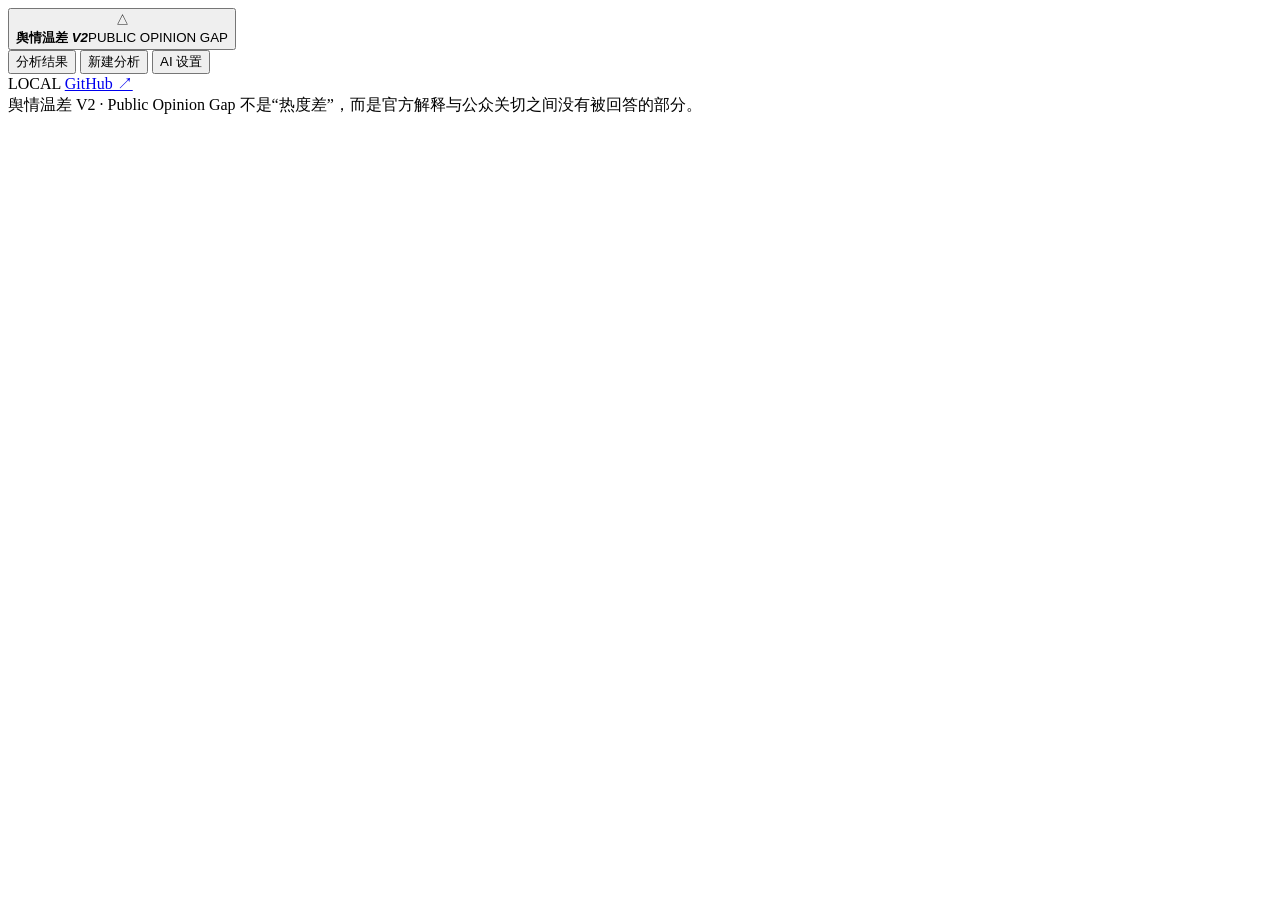
==== index.html @ 17e6cf96 "Add application shell" ====
<!doctype html>
<html lang="zh-CN">
<head>
  <meta charset="UTF-8" />
  <meta name="viewport" content="width=device-width, initial-scale=1.0" />
  <meta name="theme-color" content="#f2f0e9" />
  <meta name="description" content="舆情温差 V2：识别官方解释与公众关切之间的未回应、解释不足、重点错位与认知错位。" />
  <title>舆情温差 V2 · Public Opinion Gap</title>
  <link rel="stylesheet" href="./styles.css" />
</head>
<body>
  <div class="app-shell">
    <header class="topbar">
      <button class="brand brand-button" id="brandHome" aria-label="返回分析结果">
        <div class="brand-mark">△</div>
        <div><strong>舆情温差 <em>V2</em></strong><span>PUBLIC OPINION GAP</span></div>
      </button>
      <nav>
        <button class="nav-btn nav-active" data-page="overview">分析结果</button>
        <button class="nav-btn" data-page="input">新建分析</button>
        <button class="nav-btn" id="settingsBtn">AI 设置</button>
      </nav>
      <div class="top-actions">
        <span class="mode-pill" id="modePill">LOCAL</span>
        <a class="github-link" href="https://github.com/" target="_blank" rel="noreferrer">GitHub ↗</a>
      </div>
    </header>

    <main id="app"></main>

    <footer>
      <span>舆情温差 V2 · Public Opinion Gap</span>
      <span>不是“热度差”，而是官方解释与公众关切之间没有被回答的部分。</span>
    </footer>
  </div>

  <div id="overlayRoot"></div>
  <script src="./analysis-core.js"></script>
  <script src="./ai-client.js"></script>
  <script src="./app.js"></script>
</body>
</html>
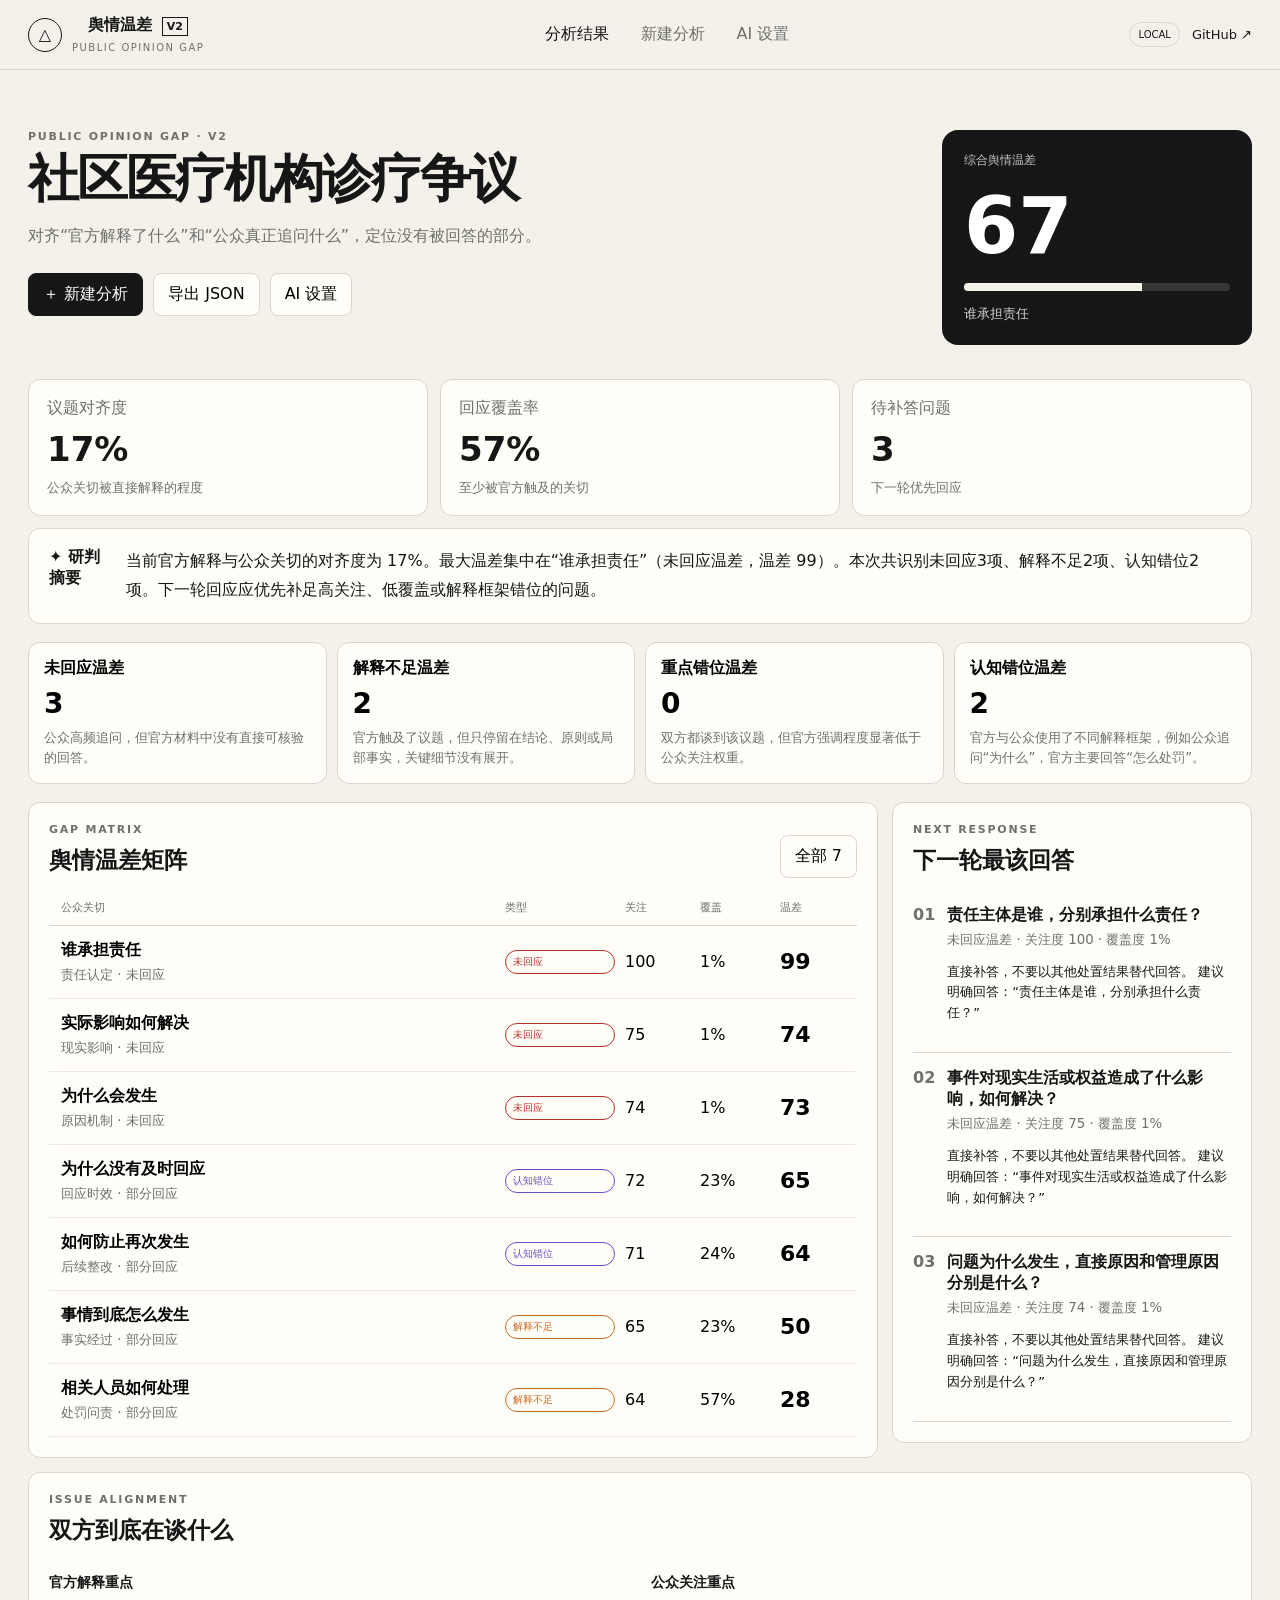
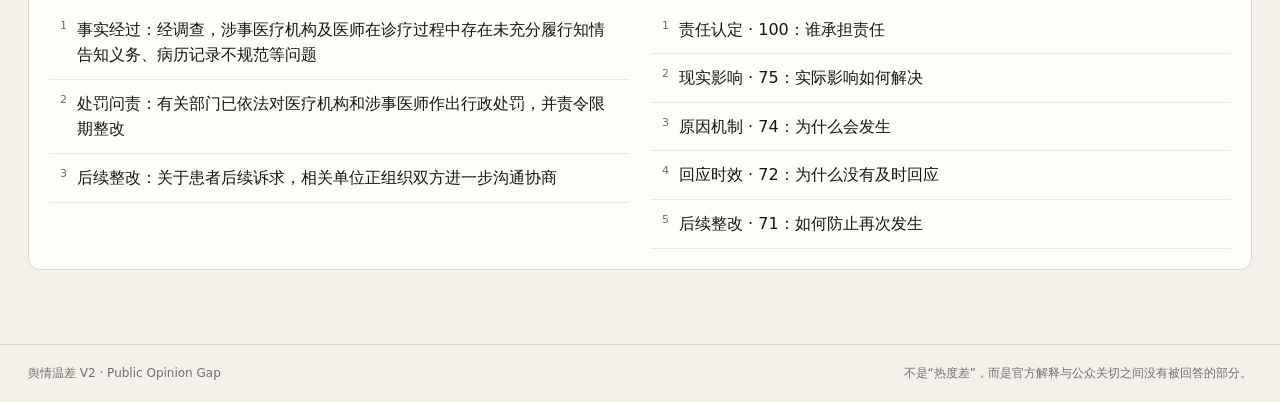
==== commit a3f02229: "Point app to project repository" ====
--- a/index.html
+++ b/index.html
@@ -22,7 +22,7 @@
       </nav>
       <div class="top-actions">
         <span class="mode-pill" id="modePill">LOCAL</span>
-        <a class="github-link" href="https://github.com/" target="_blank" rel="noreferrer">GitHub ↗</a>
+        <a class="github-link" href="https://github.com/ziw660759-dev/public-opinion-gap" target="_blank" rel="noreferrer">GitHub ↗</a>
       </div>
     </header>
 
--- a/styles.css
+++ b/styles.css
@@ -0,0 +1 @@
+:root{--bg:#f3f1ea;--paper:#fffdf8;--ink:#161616;--muted:#6f706a;--line:#d9d6cc;--accent:#171717;--red:#b3322b;--orange:#c96b24;--purple:#6b4cc7;--blue:#2f6fb0;--green:#3f7d5a}*{box-sizing:border-box}html{scroll-behavior:smooth}body{margin:0;background:var(--bg);color:var(--ink);font-family:Inter,"PingFang SC","Microsoft YaHei",system-ui,sans-serif}.app-shell{max-width:1440px;margin:auto;min-height:100vh}.topbar{height:70px;display:flex;align-items:center;justify-content:space-between;padding:0 28px;border-bottom:1px solid var(--line);position:sticky;top:0;background:rgba(243,241,234,.94);backdrop-filter:blur(12px);z-index:20}.brand{display:flex;gap:10px;align-items:center}.brand-button{border:0;background:none;padding:0;cursor:pointer;color:inherit}.brand-mark{width:34px;height:34px;border:1px solid var(--ink);display:grid;place-items:center;border-radius:50%}.brand strong{display:block}.brand strong em{font-size:11px;font-style:normal;border:1px solid;padding:2px 4px;margin-left:4px}.brand span{font-size:10px;letter-spacing:.15em;color:var(--muted)}nav{display:flex;gap:8px}.nav-btn,.topbar button{font:inherit}.nav-btn{border:0;background:transparent;padding:9px 12px;cursor:pointer;color:var(--muted)}.nav-active{color:var(--ink);font-weight:700}.top-actions{display:flex;align-items:center;gap:12px}.mode-pill{font-size:10px;border:1px solid var(--line);padding:6px 8px;border-radius:99px}.mode-pill.ai{border-color:var(--purple);color:var(--purple)}.github-link{color:var(--ink);text-decoration:none;font-size:13px}main{padding:32px 28px 60px}.hero{display:grid;grid-template-columns:1fr 310px;gap:28px;align-items:stretch;padding:28px 0 22px}.eyebrow{font-size:11px;letter-spacing:.16em;color:var(--muted);font-weight:700;margin:0 0 9px}.hero h1,.input-page h1{font-size:clamp(30px,4vw,54px);line-height:1.05;margin:0 0 16px;letter-spacing:-.04em}.hero>div>p:not(.eyebrow),.input-page>p{max-width:760px;color:var(--muted);line-height:1.8}.actions{display:flex;gap:10px;flex-wrap:wrap;margin-top:22px}button,input,textarea{font:inherit}button{cursor:pointer}.actions button,.head button,.demo button,.mode-switch button,.form-foot button,.modal .actions button{border:1px solid var(--line);background:var(--paper);padding:10px 14px;border-radius:8px}.primary{background:var(--ink)!important;color:white!important;border-color:var(--ink)!important}.score{background:var(--ink);color:white;border-radius:16px;padding:22px;display:flex;flex-direction:column}.score>span{font-size:12px;color:#c8c8c8}.score strong{font-size:78px;line-height:1;margin:18px 0}.score i{height:8px;background:#363636;border-radius:20px;overflow:hidden}.score i b{display:block;height:100%;background:#f4f1e8}.score small{margin-top:auto;padding-top:14px;color:#d3d3d3}.metrics{display:grid;grid-template-columns:repeat(3,1fr);gap:12px;margin:12px 0}.metric,.panel,.summary,.types button,.form{background:var(--paper);border:1px solid var(--line);border-radius:12px}.metric{padding:18px}.metric span,.metric small{display:block;color:var(--muted)}.metric strong{display:block;font-size:34px;margin:10px 0}.summary{display:flex;gap:18px;padding:18px 20px;align-items:flex-start;margin:12px 0 18px}.summary p{margin:0;line-height:1.8}.types{display:grid;grid-template-columns:repeat(4,1fr);gap:10px;margin-bottom:18px}.types button{text-align:left;padding:15px}.types button b,.types button strong,.types button small{display:block}.types button strong{font-size:28px;margin:8px 0}.types button small{color:var(--muted);line-height:1.5}.types button.active{outline:2px solid var(--ink)}.layout{display:flex;gap:14px;align-items:flex-start}.panel{padding:20px;margin-bottom:14px}.grow{flex:1}.brief{width:360px;position:sticky;top:88px}.head{display:flex;justify-content:space-between;align-items:center}.head h2,.panel h2{margin:0 0 14px;font-size:23px}.matrix-head,.row{display:grid;grid-template-columns:minmax(220px,1fr) 110px 65px 70px 65px;gap:10px;align-items:center}.matrix-head{font-size:11px;color:var(--muted);padding:10px 12px;border-bottom:1px solid var(--line)}.row{width:100%;text-align:left;border:0;border-bottom:1px solid #ece9e0;background:transparent;padding:14px 12px}.row:hover{background:#f6f3eb}.row span b,.row span small{display:block}.row span small{color:var(--muted);margin-top:5px}.row em{font-style:normal}.row>strong{font-size:22px}.tag{display:inline-block;padding:4px 7px;border-radius:99px;font-size:10px;border:1px solid currentColor}.tag-unanswered{color:var(--red)}.tag-insufficient{color:var(--orange)}.tag-priority{color:var(--blue)}.tag-frame{color:var(--purple)}.tag-aligned{color:var(--green)}.brief-item{display:flex;gap:12px;padding:15px 0;border-bottom:1px solid var(--line)}.brief-item>span{font-weight:800;color:var(--muted)}.brief-item b,.brief-item small{display:block}.brief-item small{color:var(--muted);margin-top:5px}.brief-item p{font-size:13px;line-height:1.6}.focus{display:grid;grid-template-columns:1fr 1fr;gap:22px}.focus h3{font-size:14px}.focus p{display:flex;gap:10px;padding:11px;border-bottom:1px solid #ece9e0;line-height:1.6;margin:0}.focus p span{color:var(--muted);font-size:11px}.empty,.muted{color:var(--muted)}footer{border-top:1px solid var(--line);padding:20px 28px;display:flex;justify-content:space-between;color:var(--muted);font-size:12px}.input-page{max-width:1120px;margin:auto}.mode-switch{display:grid;grid-template-columns:1fr 1fr;gap:12px;margin:24px 0}.mode-switch button{text-align:left;padding:18px}.mode-switch b,.mode-switch small{display:block}.mode-switch small{color:var(--muted);margin-top:5px}.mode-switch .active{outline:2px solid var(--ink)}.demo{display:flex;gap:8px;flex-wrap:wrap;margin:12px 0}.form{padding:20px}.form label,.modal label{display:block;font-weight:700}.form input,.form textarea,.modal input{width:100%;border:1px solid var(--line);background:white;border-radius:8px;padding:12px;margin-top:8px}.form textarea{resize:vertical;line-height:1.65}.two{display:grid;grid-template-columns:1fr 1fr;gap:14px;margin-top:14px}.form-foot{display:flex;justify-content:space-between;align-items:center;margin-top:14px;color:var(--muted)}code{background:#eae7df;padding:2px 5px;border-radius:4px}.backdrop{position:fixed;inset:0;background:rgba(0,0,0,.38);z-index:100;display:flex;justify-content:flex-end}.drawer{width:min(600px,94vw);height:100%;overflow:auto;background:var(--paper);padding:28px;position:relative;box-shadow:-20px 0 50px rgba(0,0,0,.12)}.close{position:absolute;right:18px;top:18px;border:0;background:none;font-size:26px}.drawer h2{font-size:30px;margin:8px 0 12px}.drawer h3{margin-top:28px}.drawer-metrics{display:grid;grid-template-columns:repeat(3,1fr);gap:8px;margin:20px 0}.drawer-metrics div{border:1px solid var(--line);padding:12px;border-radius:8px}.drawer-metrics span,.drawer-metrics b{display:block}.drawer-metrics span{font-size:11px;color:var(--muted)}.drawer-metrics b{font-size:24px;margin-top:4px}.frames{display:flex;gap:10px;align-items:center;flex-wrap:wrap}.frames span{border:1px solid var(--line);padding:8px 10px;border-radius:8px}blockquote{margin:8px 0;padding:12px 14px;border-left:3px solid var(--red);background:#f7f4ec}blockquote.official{border-left-color:var(--blue)}blockquote small{display:block;color:var(--muted);margin-top:5px}.advice{background:#efede5;border-radius:10px;padding:16px;margin-top:24px}.modal{width:min(520px,92vw);background:var(--paper);padding:26px;border-radius:14px;position:relative;margin:auto}.modal .actions{justify-content:flex-end}.toast{position:fixed;left:50%;bottom:28px;transform:translate(-50%,20px);opacity:0;background:var(--ink);color:white;padding:10px 14px;border-radius:8px;z-index:200;transition:.2s}.toast.error{background:var(--red)}.toast.show{transform:translate(-50%,0);opacity:1}@media(max-width:900px){.hero{grid-template-columns:1fr}.score{min-height:240px}.metrics,.types{grid-template-columns:1fr 1fr}.layout{display:block}.brief{width:auto;position:static}.matrix-head,.row{grid-template-columns:minmax(160px,1fr) 90px 55px 60px 55px}.focus,.two{grid-template-columns:1fr}.top-actions .github-link{display:none}}@media(max-width:640px){.topbar{padding:0 14px}.topbar nav{display:none}main{padding:20px 14px 50px}.metrics,.types,.mode-switch{grid-template-columns:1fr}.matrix-head{display:none}.row{grid-template-columns:1fr auto auto}.row>em{display:none}.score strong{font-size:60px}.form-foot,footer{align-items:flex-start;gap:14px;flex-direction:column}.hero h1,.input-page h1{font-size:34px}}
